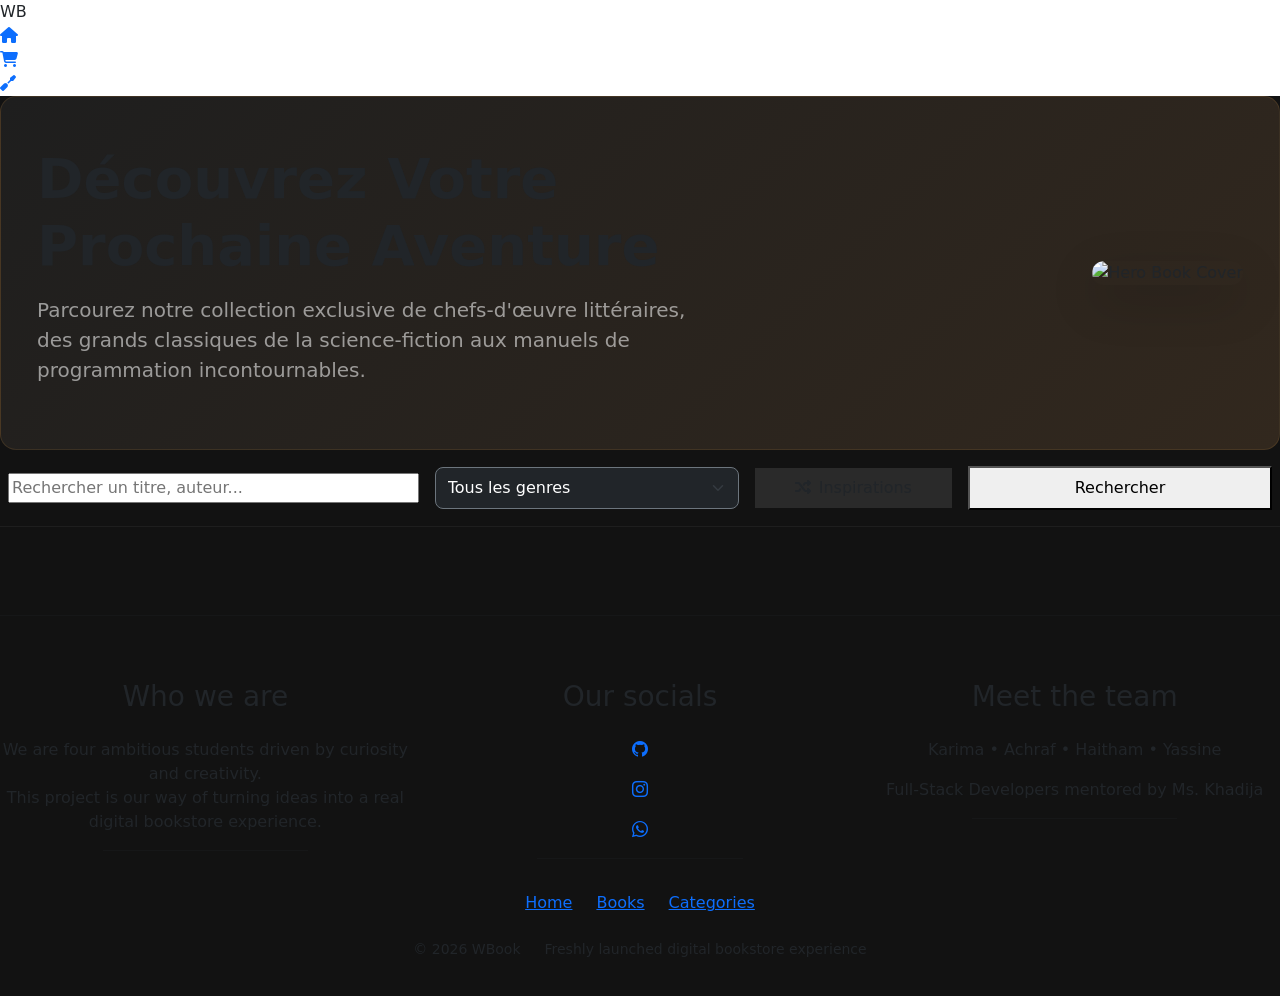
==== index.html @ 566cd900 "Add files via upload" ====
<!DOCTYPE html>
<html lang="fr">
<head>
    <meta charset="UTF-8">
    <meta name="viewport" content="width=device-width, initial-scale=1.0">
    <title>SwifBuy - Produits</title>
    <link rel="stylesheet" href="https://cdn.jsdelivr.net/npm/bootstrap-icons@1.11.3/font/bootstrap-icons.min.css">
    <link href="https://cdn.jsdelivr.net/npm/bootstrap@5.3.2/dist/css/bootstrap.min.css" rel="stylesheet">
    <link rel="stylesheet" href="https://cdnjs.cloudflare.com/ajax/libs/font-awesome/6.4.2/css/all.min.css">
    <link href="./css/style.css" rel="stylesheet">
</head>
<body>
<div class="sidebar">
    <!-- logo  -->
     <div class="">
         <div class="sidebar-logo">
            WB
        </div>
    </div>
<div class="side_icons">
    <div>
        <a class="icon-box text-decoration-none" href="index.html"><i class="fa fa-home"></i></a>
    </div>
    <div>
        <div>
            <a class="icon-box position-relative text-decoration-none my-2" href="cart.html">
                <i class="fa fa-cart-shopping"></i>
                <span id="cart-badge" class="position-absolute top-0 start-100 translate-middle badge rounded-pill bg-danger" style="display: none; font-size: 0.65rem;">0</span>
            </a>
        </div>
        <div>
            
            <a class="icon-box position-relative text-decoration-none my-2" style="cursor: pointer;" data-bs-toggle="modal" data-bs-target="#themeModal">
                <i class="fa fa-screwdriver"></i>
            </a> 


        </div>
    </div>
    </div>
</div>

<div class="main" style="height: 100vh; overflow-y: auto; background-color: #121212;">
    <div class="container-fluid py-5 mb-0 rounded-4" style="background: linear-gradient(135deg, rgba(30,30,30,1) 0%, rgba(50,40,30,1) 100%); border: 1px solid rgba(169, 120, 56, 0.2);" id="home">
        <div class="row align-items-center g-5 px-4">
            <div class="col-md-7 text-start">
                <h1 class="display-4 fw-bold mb-3" style="color: var(--primary-color);">Découvrez Votre Prochaine Aventure</h1>
                <p class="lead" style="color: rgba(255, 255, 255, 0.55);">Parcourez notre collection exclusive de chefs-d'œuvre littéraires, des grands classiques de la science-fiction aux manuels de programmation incontournables.</p>
            </div>
            <div class="col-md-5 text-end d-none d-md-block">
                <img src="https://images.unsplash.com/photo-1618933974351-e38629016464?q=80&w=833&auto=format&fit=crop&ixlib=rb-4.1.0&ixid=M3wxMjA3fDB8MHxwaG90by1wYWdlfHx8fGVufDB8fHx8fA%3D%3D" alt="Hero Book Cover" class="img-fluid rounded-4 shadow-lg layout-hero-img" style="max-height: 400px; object-fit: cover; border: 0px solid var(--primary-color);">
            </div>
        </div>
    </div>

    <div class="sticky-top py-3 mb-2" style="top: 0; background-color: #121212; z-index: 1020; border-bottom: 1px solid rgba(255,255,255,0.05);" id="Categories">
        <div class="row g-3 align-items-center px-2">
            <div class="col-12 col-md-4">
                <input type="text" id="search-input" class="search-input w-100" placeholder="Rechercher un titre, auteur...">
            </div>
            <div class="col-6 col-md-3">
                <select id="genre-filter" class="form-select bg-dark text-white border-secondary h-100 py-2 rounded-3" style="outline: none; box-shadow: none;">
                    <option value="">Tous les genres</option>
                    </select>
            </div>
            <div class="col-6 col-md-2">
                <button class="action-btn w-100 py-2" id="random-book-btn" style="background-color: #2a2a2a; color: var(--primary-color); border: 1px solid var(--primary-color);">
                    <i class="fa-solid fa-shuffle me-2"></i>Inspirations
                </button>
            </div>
            <div class="col-12 col-md-3 text-end">
                <button class="action-btn w-100 py-2" id="search-btn">Rechercher</button>
            </div>
        </div>
    </div>

    <div class="container-fluid p-3" id="books">
        <div class="row g-4" id="products-container">
            </div>
    </div>
    <div class="container-fluid p-3">
    <div class="row g-4" id="products-container"></div>
</div>

<hr class="footer-divider">

<section id="contact" class="footer-section">
    <div class="row mt-5">
        <div class="col-12 col-md text-center pt-3">
            <h3 class="footer-title">Who we are</h3>
            <p class="mt-4">
                We are four ambitious students driven by curiosity and creativity.<br>
                This project is our way of turning ideas into a real digital bookstore experience.
            </p>
            <hr class="w-50 mx-auto">
        </div>

        <div class="col-12 col-md text-center pt-3">
            <h3 class="footer-title">Our socials</h3>
            <div class="socials mt-4 d-flex flex-column gap-3">
                <a href=""><i class="bi bi-github"></i></a>
                <a href=""><i class="bi bi-instagram"></i></a>
                <a href=""><i class="bi bi-whatsapp"></i></a>
            </div>
            <hr class="w-50 mx-auto">
        </div>

        <div class="col-12 col-md text-center pt-3">
            <h3 class="footer-title">Meet the team</h3>
            <p class="mt-4">Karima • Achraf • Haitham • Yassine</p>
            <p>Full-Stack Developers mentored by Ms. Khadija</p>
            <hr class="w-50 mx-auto">
        </div>
    </div>

    <div id="navLinks" class="py-3 d-flex justify-content-center gap-4">
        <a href="#home">Home</a>
        <a href="#books">Books</a>
        <a href="#categories">Categories</a>
    </div>
    </section>

    <footer class="footer-bottom py-2">
        <div class="d-flex gap-4 justify-content-center small">
            <span>&copy; 2026 WBook</span>
            <span>Freshly launched digital bookstore experience</span>
        </div>
    </footer>
</div>


<div class="modal fade" id="randomBookModal" tabindex="-1" aria-hidden="true">
    <div class="modal-dialog modal-dialog-centered">
        <div class="modal-content text-white border-secondary" style="background-color: var(--bg-card);">
            <div class="modal-header border-secondary">
                <h5 class="modal-title fw-bold" style="color: var(--primary-color);"><i class="fa-solid fa-dice me-2"></i>Notre suggestion pour vous</h5>
                <button type="button" class="btn-close btn-close-white" data-bs-dismiss="modal" aria-label="Close"></button>
            </div>
            <div class="modal-body text-center" id="random-modal-body">
                </div>
        </div>
    </div>
</div>








<div class="modal fade" id="themeModal" tabindex="-1" aria-hidden="true">
    <div class="modal-dialog modal-dialog-centered">
        <div class="modal-content text-white border-secondary" style="background-color: #1e1e1e;">
            <div class="modal-header border-secondary">
                <h5 class="modal-title fw-bold" style="color: #a97838;">
                    <i class="fa-solid fa-palette me-2"></i>Choisir le thème
                </h5>
                <button type="button" class="btn-close btn-close-white" data-bs-dismiss="modal" aria-label="Close"></button>
            </div>
            <div class="modal-body text-center d-flex justify-content-around py-4">
                <button class="btn btn-outline-light px-4 py-2" id="btn-light-mode">
                    <i class="fa-solid fa-sun me-2"></i>Mode Clair
                </button>
                <button class="btn btn-outline-warning px-4 py-2" id="btn-dark-mode">
                    <i class="fa-solid fa-moon me-2"></i>Mode Sombre
                </button>
            </div>
        </div>
    </div>
</div>
   
<script src="https://code.jquery.com/jquery-3.7.1.min.js"></script>
<script src="https://cdn.jsdelivr.net/npm/bootstrap@5.3.2/dist/js/bootstrap.bundle.min.js"></script>
<script src="./js/app.js"></script>
</body>
</html>
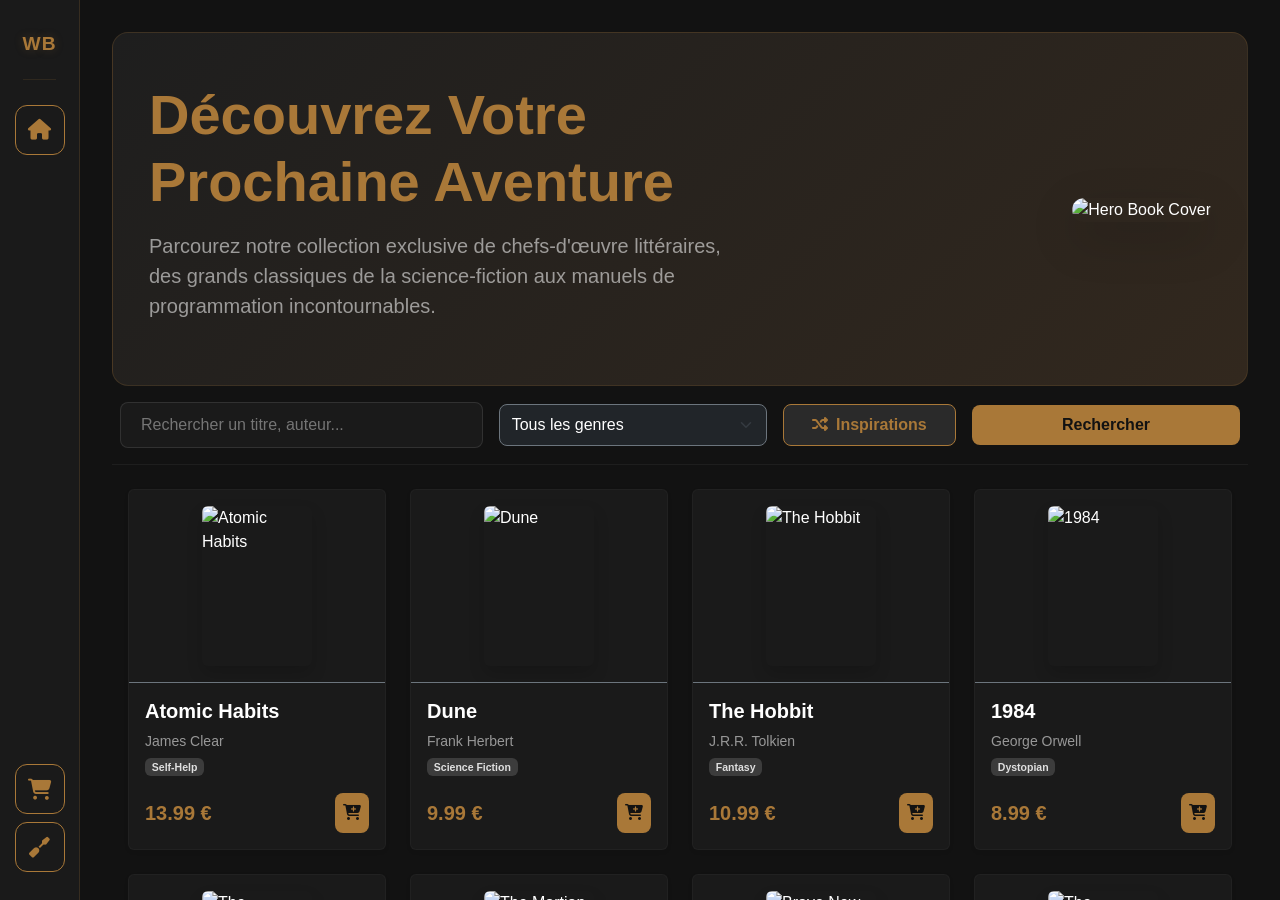
==== commit 1b355071: "Change page title from 'SwifBuy' to 'WBook'" ====
--- a/index.html
+++ b/index.html
@@ -3,7 +3,7 @@
 <head>
     <meta charset="UTF-8">
     <meta name="viewport" content="width=device-width, initial-scale=1.0">
-    <title>SwifBuy - Produits</title>
+    <title>WBook - Produits</title>
     <link rel="stylesheet" href="https://cdn.jsdelivr.net/npm/bootstrap-icons@1.11.3/font/bootstrap-icons.min.css">
     <link href="https://cdn.jsdelivr.net/npm/bootstrap@5.3.2/dist/css/bootstrap.min.css" rel="stylesheet">
     <link rel="stylesheet" href="https://cdnjs.cloudflare.com/ajax/libs/font-awesome/6.4.2/css/all.min.css">
@@ -174,4 +174,4 @@
 <script src="https://cdn.jsdelivr.net/npm/bootstrap@5.3.2/dist/js/bootstrap.bundle.min.js"></script>
 <script src="./js/app.js"></script>
 </body>
-</html>+</html>
--- a/css/style.css
+++ b/css/style.css
@@ -0,0 +1,351 @@
+:root {
+    --primary-color: #a97838;
+    --bg-color-dark: #121212;
+    --bg-card: #1a1a1a;
+    --sidebar-width: 80px;
+}
+
+
+body {
+    background-color: var(--bg-color-dark);
+    color: #ffffff;
+    font-family: 'Segoe UI', Tahoma, Geneva, Verdana, sans-serif;
+    margin: 0;
+}
+
+/* logo  */
+.sidebar-logo {
+    position: relative;
+    font-size: 1.2rem;
+    font-weight: 800;
+    letter-spacing: 1px;
+    color: var(--primary-color);
+    padding: 10px 0 20px 0;
+    text-align: center;
+    width: 100%;
+    border-bottom: 1px solid rgba(169, 120, 56, 0.15);
+    margin-bottom: 15px;
+    text-shadow: 0 0 10px rgba(169, 120, 56, 0.25);
+    user-select: none;
+}
+.sidebar-logo::after{
+    content:"";
+    position:absolute;
+    bottom: 0;
+    left: -10px;
+    background: var(--primary-color);
+    height: 2px;
+    width: 0;
+    transition: .3s ease-in-out;
+}
+.sidebar-logo:hover::after {
+   width: 150%;
+}
+.sidebar {
+    position: fixed;
+    top: 0;
+    left: 0;
+    height: 100vh;
+    width: var(--sidebar-width);
+    background-color: #1a1a1a;
+    border-right: 1px solid rgba(169, 120, 56, 0.2);
+    display: flex;
+    flex-direction: column;
+    justify-content: flex-start;
+    gap: 10px;
+    align-items: center;
+    padding: 20px 0;
+    z-index: 1030;
+}
+.side_icons{
+    display: flex;
+    flex-direction:column ;
+    height: 100%;
+    justify-content: space-between;
+}
+.icon-box {
+    width: 50px;
+    height: 50px;
+    display: flex;
+    align-items: center;
+    justify-content: center;
+    color: rgba(255, 255, 255, 0.6);
+    font-size: 1.3rem;
+    border-radius: 12px;
+    transition: all 0.2s ease;
+    cursor: pointer;
+}
+
+.sidebar a.icon-box:first-child {
+    border: 1px solid var(--primary-color);
+    color: var(--primary-color);
+}
+
+.icon-box-utility {
+    display: flex;
+    flex-direction: column;
+    gap: 15px;
+}
+
+.icon-box:hover {
+    color: var(--primary-color);
+    background-color: rgba(169, 120, 56, 0.1);
+}
+
+
+.main {
+    margin-left: var(--sidebar-width);
+    padding: 2rem;
+    min-height: 100vh;   /* IMPORTANT */
+    height: auto;        /* REMOVE fixed height */
+    overflow-x: hidden;
+}
+
+
+.search-input {
+    background-color: #1a1a1a;
+    border: 1px solid rgba(255,255,255,0.1);
+    color: white;
+    padding: 10px 20px;
+    border-radius: 8px;
+    outline: none;
+    transition: border-color 0.2s;
+}
+
+.search-input:focus {
+    border-color: var(--primary-color);
+}
+
+
+.action-btn {
+    background-color: var(--primary-color);
+    color: #121212;
+    border: none;
+    font-weight: 600;
+    border-radius: 8px;
+    transition: all 0.2s ease;
+}
+
+.action-btn:hover {
+    opacity: 0.9;
+    transform: translateY(-1px);
+}
+
+
+.book-card {
+    transition: transform 0.35s cubic-bezier(0.25, 1, 0.5, 1), box-shadow 0.35s cubic-bezier(0.25, 1, 0.5, 1) !important;
+    will-change: transform, box-shadow;
+    border: 1px solid rgba(255, 255, 255, 0.03) !important;
+}
+
+.book-card:hover {
+    transform: translateY(-6px) scale(1.02);
+    box-shadow: 0 12px 24px rgba(0, 0, 0, 0.5), 0 0 20px rgba(169, 120, 56, 0.25) !important;
+}
+
+.book-card .card-img-container img {
+    transition: transform 0.35s ease;
+}
+
+.book-card:hover .card-img-container img {
+    transform: scale(1.04);
+}
+
+
+
+body.light-theme,
+body.light-theme .main,
+body.light-theme .sticky-top {
+    background-color: #fcfbfa !important;
+    color: #2b2520 !important;
+}
+
+body.light-theme .sidebar {
+    background-color: #ffffff !important;
+    border-right: 1px solid rgba(169, 120, 56, 0.15) !important;
+}
+
+body.light-theme .sidebar .icon-box i {
+    color: #8c622d !important;
+}
+
+body.light-theme .main .container-fluid.py-5 {
+    background: linear-gradient(135deg, #f5f0eb 0%, #e8ded4 100%) !important;
+    border: 1px solid rgba(169, 120, 56, 0.3) !important;
+}
+body.light-theme .main .container-fluid.py-5 h1 {
+    color: #8c622d !important;
+}
+body.light-theme .main .container-fluid.py-5 p {
+    color: #5c534c !important;
+}
+
+
+body.light-theme .search-input,
+body.light-theme #genre-filter {
+    background-color: #ffffff !important;
+    color: #2b2520 !important;
+    border: 1px solid rgba(169, 120, 56, 0.4) !important;
+}
+
+/* Product Cards */
+body.light-theme #products-container .card, 
+body.light-theme [id^="product-card"] {
+    background-color: #ffffff !important;
+    border: 1px solid rgba(169, 120, 56, 0.2) !important;
+    box-shadow: 0 4px 15px rgba(169, 120, 56, 0.05) !important;
+}
+
+body.light-theme #products-container .card h5,
+body.light-theme #products-container .card p {
+    color: #2b2520 !important;
+}
+
+
+body.light-theme .modal-content {
+    background-color: #ffffff !important;
+    color: #2b2520 !important;
+    border: 1px solid rgba(169, 120, 56, 0.3) !important;
+}
+body.light-theme .modal-content .modal-header {
+    border-bottom: 1px solid rgba(169, 120, 56, 0.2) !important;
+}
+body.light-theme .modal-content .btn-close {
+    filter: invert(1) grayscale(1) brightness(0);
+}
+body.light-theme #btn-light-mode {
+    border-color: #a97838 !important;
+    color: #a97838 !important;
+    background-color: rgba(169, 120, 56, 0.05);
+}
+
+/*for cart tablee*/
+.main table.table {
+    color: #ffffff !important;
+    background-color: #1a1a1a !important;
+    border-color: rgba(255, 255, 255, 0.1) !important;
+}
+.main table.table th {
+    background-color: #242424 !important;
+    color: #a97838 !important;
+}
+.main table.table td {
+    background-color: #1a1a1a !important;
+    color: #ffffff !important;
+}
+
+
+body.light-theme .main table.table {
+    color: #2b2520 !important;
+    background-color: #ffffff !important;
+    border-color: rgba(169, 120, 56, 0.2) !important;
+}
+
+body.light-theme .main table.table th {
+    background-color: #f5f0eb !important;
+    color: #8c622d !important;
+    border-bottom: 2px solid rgba(169, 120, 56, 0.3) !important;
+}
+
+body.light-theme .main table.table td {
+    background-color: #ffffff !important;
+    color: #2b2520 !important;
+    border-bottom: 1px solid rgba(169, 120, 56, 0.1) !important;
+}
+
+
+body.light-theme .table-hover > tbody > tr:hover > * {
+    background-color: #fdfbf7 !important; 
+    box-shadow: inset 0 0 0 9999px rgba(169, 120, 56, 0.03) !important;
+}
+
+body.light-theme .cart-empty-msg {
+    color: #8c622d !important;
+    opacity: 0.7;
+}
+/* footer */
+.footer-divider {
+    border-color: rgba(169, 120, 56, 0.2);
+}
+
+.footer-section {
+    background-color: #1a1a1a;
+    border: 1px solid rgba(169, 120, 56, 0.15);
+    border-radius: 16px;
+    padding: 2rem;
+    margin-top: 2rem;
+}
+
+.footer-title {
+    color: var(--primary-color);
+    font-weight: 600;
+}
+
+.socials a {
+    color: rgba(255,255,255,0.7);
+    font-size: 1.2rem;
+    transition: 0.2s;
+}
+
+.socials a:hover,
+#navLinks a:hover {
+    color: var(--primary-color);
+}
+
+#navLinks a {
+    text-decoration: none;
+    color: rgba(255,255,255,0.7);
+}
+
+.footer-bottom {
+    border-top: 1px solid rgba(169, 120, 56, 0.15);
+    color: rgba(255,255,255,0.6);
+}
+/* footer modes  */
+body.light-theme .footer-section {
+    background-color: #ffffff !important;
+    border: 1px solid rgba(169, 120, 56, 0.25) !important;
+}
+
+/* Main footer text blocks */
+body.light-theme .footer-section p,
+body.light-theme .footer-section span,
+body.light-theme .footer-section h3 {
+    color: #2b2520 !important;
+    opacity: 0.95;
+}
+
+/* Social icons */
+body.light-theme .footer-section .socials a {
+    color: #2b2520 !important;
+    opacity: 0.85;
+}
+
+body.light-theme .footer-section .socials a:hover {
+    color: var(--primary-color) !important;
+    opacity: 1;
+}
+
+/* Navigation links in footer */
+body.light-theme #navLinks a {
+    color: #2b2520 !important;
+    opacity: 0.85;
+}
+
+body.light-theme #navLinks a:hover {
+    color: var(--primary-color) !important;
+    opacity: 1;
+}
+
+/* Bottom copyright bar */
+body.light-theme .footer-bottom {
+    background-color: #ffffff !important;
+    color: #2b2520 !important;
+    border-top: 1px solid rgba(169, 120, 56, 0.25) !important;
+}
+
+/* Make sure inner spans are also readable */
+body.light-theme .footer-bottom span {
+    color: #2b2520 !important;
+    opacity: 0.9;
+}
